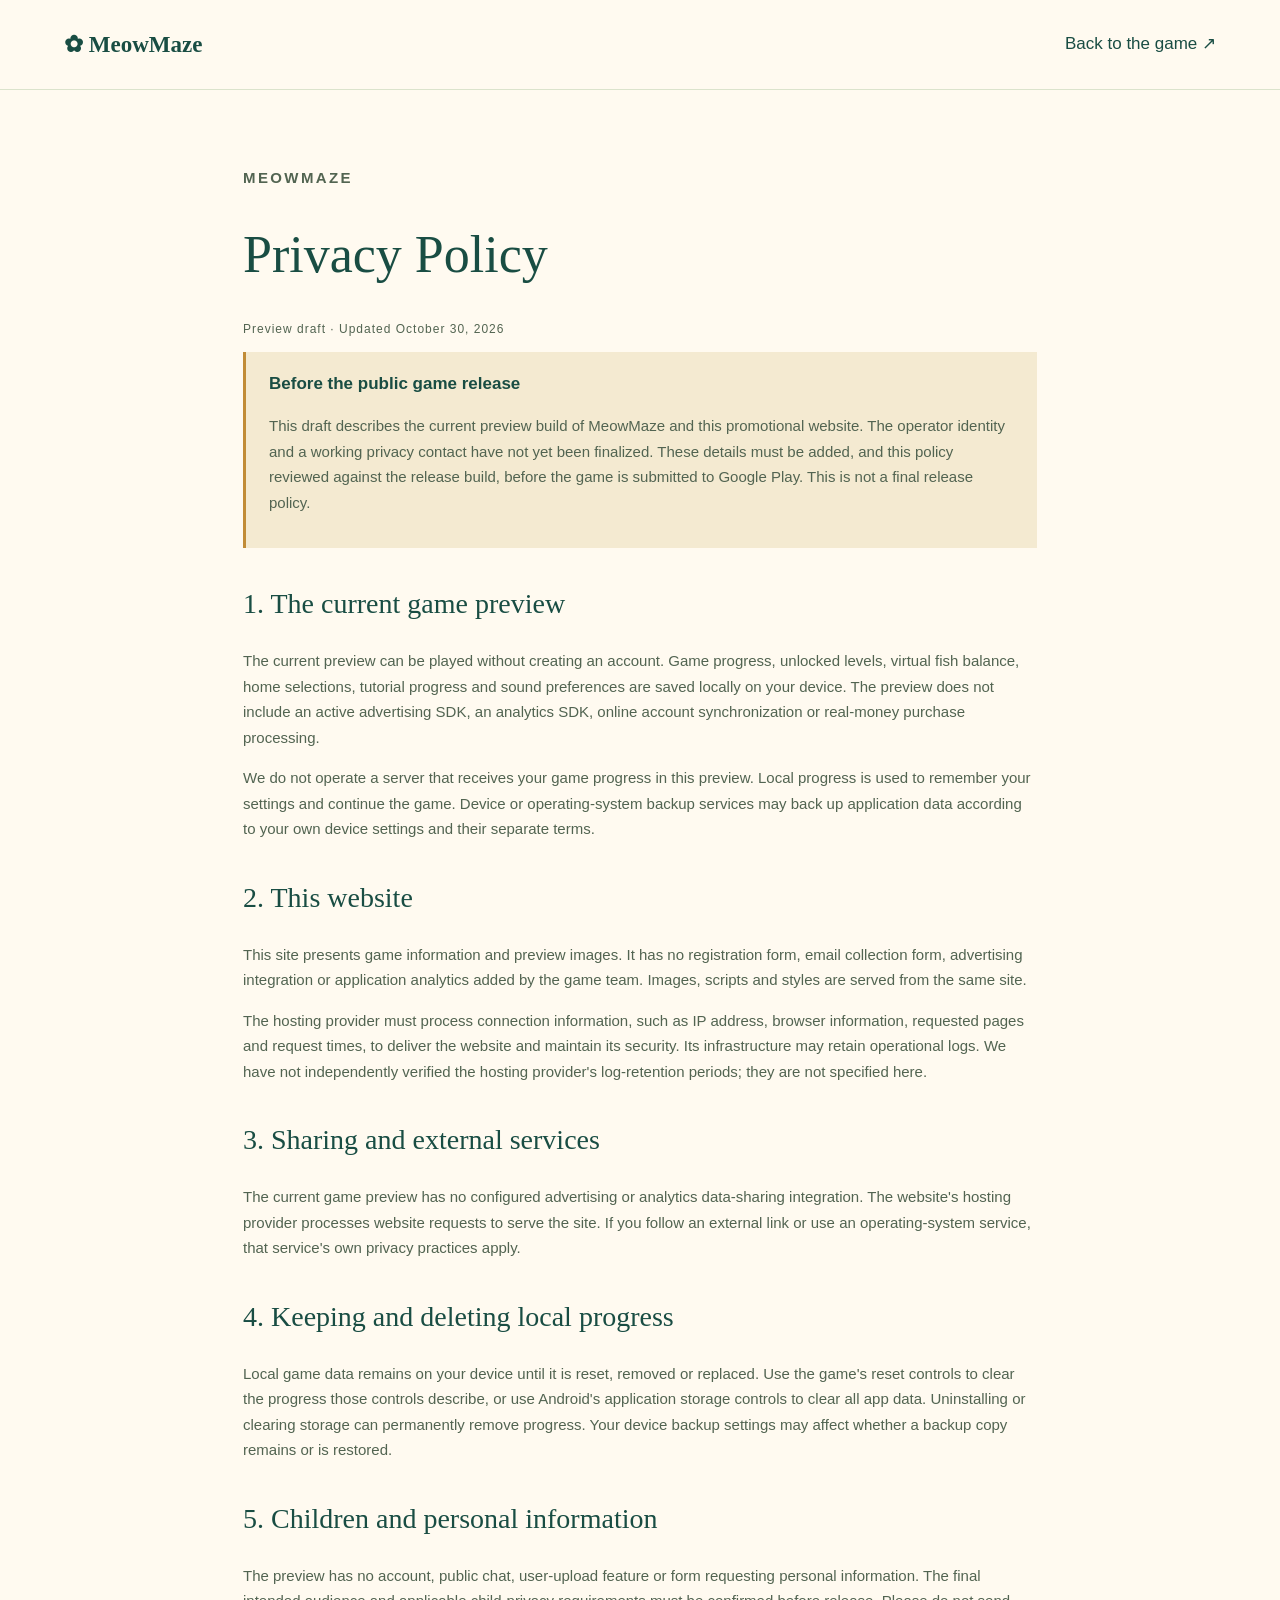
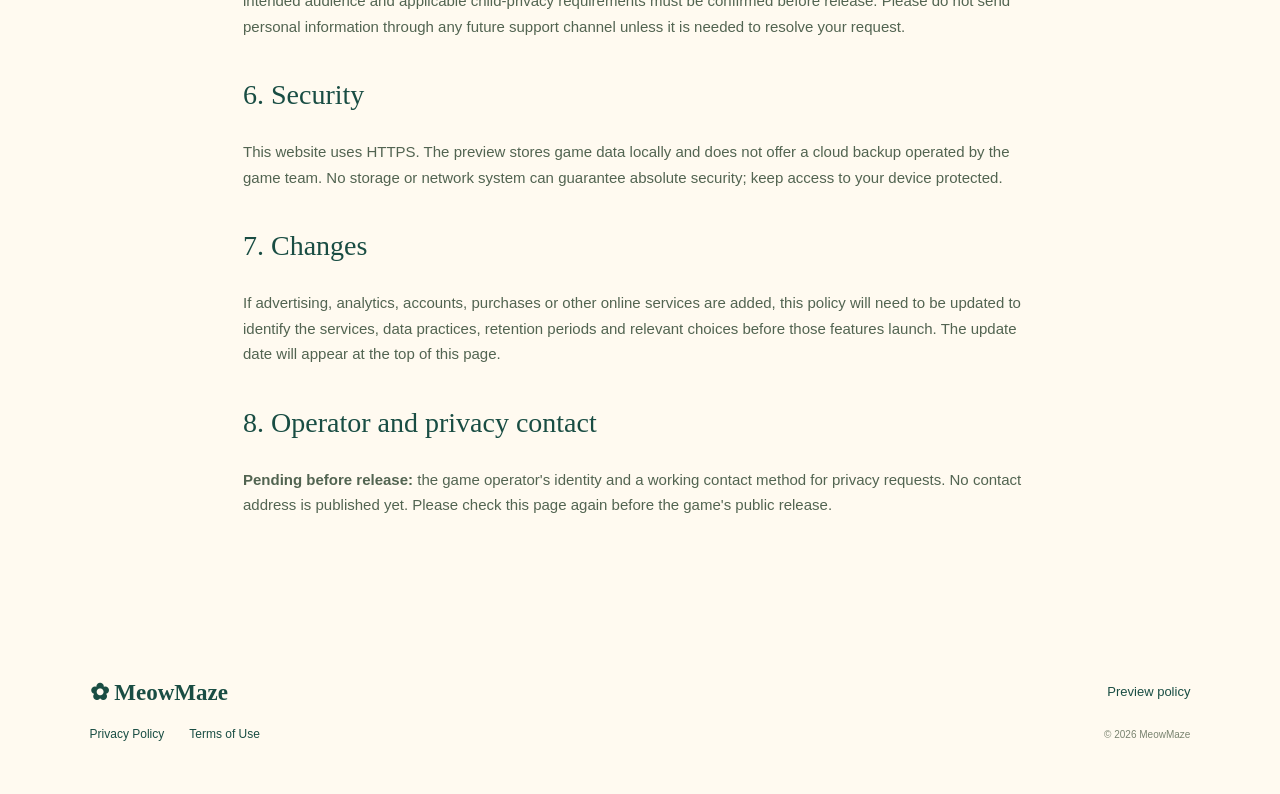
==== privacy.html @ b41af933 "Publish MeowMaze website" ====
<!doctype html><html lang="en"><head><meta charset="utf-8"><meta name="viewport" content="width=device-width,initial-scale=1"><meta name="robots" content="noindex"><title>Privacy Policy — MeowMaze</title><link rel="stylesheet" href="./style.css"></head><body><header><a class="wordmark" href="./">✿ MeowMaze</a><a href="./">Back to the game ↗</a></header><main class="legal"><p class="eyebrow">MEOWMAZE</p><h1>Privacy Policy</h1><p class="date">Preview draft · Updated October 30, 2026</p><div class="draft"><b>Before the public game release</b><p>This draft describes the current preview build of MeowMaze and this promotional website. The operator identity and a working privacy contact have not yet been finalized. These details must be added, and this policy reviewed against the release build, before the game is submitted to Google Play. This is not a final release policy.</p></div><h2>1. The current game preview</h2><p>The current preview can be played without creating an account. Game progress, unlocked levels, virtual fish balance, home selections, tutorial progress and sound preferences are saved locally on your device. The preview does not include an active advertising SDK, an analytics SDK, online account synchronization or real-money purchase processing.</p><p>We do not operate a server that receives your game progress in this preview. Local progress is used to remember your settings and continue the game. Device or operating-system backup services may back up application data according to your own device settings and their separate terms.</p><h2>2. This website</h2><p>This site presents game information and preview images. It has no registration form, email collection form, advertising integration or application analytics added by the game team. Images, scripts and styles are served from the same site.</p><p>The hosting provider must process connection information, such as IP address, browser information, requested pages and request times, to deliver the website and maintain its security. Its infrastructure may retain operational logs. We have not independently verified the hosting provider's log-retention periods; they are not specified here.</p><h2>3. Sharing and external services</h2><p>The current game preview has no configured advertising or analytics data-sharing integration. The website's hosting provider processes website requests to serve the site. If you follow an external link or use an operating-system service, that service's own privacy practices apply.</p><h2>4. Keeping and deleting local progress</h2><p>Local game data remains on your device until it is reset, removed or replaced. Use the game's reset controls to clear the progress those controls describe, or use Android's application storage controls to clear all app data. Uninstalling or clearing storage can permanently remove progress. Your device backup settings may affect whether a backup copy remains or is restored.</p><h2>5. Children and personal information</h2><p>The preview has no account, public chat, user-upload feature or form requesting personal information. The final intended audience and applicable child-privacy requirements must be confirmed before release. Please do not send personal information through any future support channel unless it is needed to resolve your request.</p><h2>6. Security</h2><p>This website uses HTTPS. The preview stores game data locally and does not offer a cloud backup operated by the game team. No storage or network system can guarantee absolute security; keep access to your device protected.</p><h2>7. Changes</h2><p>If advertising, analytics, accounts, purchases or other online services are added, this policy will need to be updated to identify the services, data practices, retention periods and relevant choices before those features launch. The update date will appear at the top of this page.</p><h2>8. Operator and privacy contact</h2><p><b>Pending before release:</b> the game operator's identity and a working contact method for privacy requests. No contact address is published yet. Please check this page again before the game's public release.</p></main><footer><a class="wordmark" href="./">✿ MeowMaze</a><p>Preview policy</p><div><a href="./privacy.html">Privacy Policy</a><a href="./terms.html">Terms of Use</a></div><small>© 2026 MeowMaze</small></footer></body></html>
---- style.css ----
@font-face{font-family:unused;src:local('Georgia')}*{box-sizing:border-box}html{scroll-behavior:smooth;scroll-padding-top:90px}body{margin:0;color:#194d43;background:#fffaf0;font:17px/1.7 'Trebuchet MS',Arial,sans-serif}a{color:inherit}button{font:inherit}header{height:90px;padding:0 5%;display:flex;align-items:center;justify-content:space-between;gap:22px;background:#fffaf0;border-bottom:1px solid #dbe3cc}header a{text-decoration:none}nav{display:flex;gap:30px;font-size:14px}.wordmark{font-family:Georgia,serif;font-size:23px;font-weight:bold;white-space:nowrap}.wordmark span{color:#dc9d39;margin-right:8px}.nav-cta{font-size:13px;border:1px solid #336957;border-radius:30px;padding:10px 20px}.hero{position:relative;min-height:690px;height:calc(100svh - 90px);max-height:930px;overflow:hidden;background:#f6e6bd}.hero-art{width:100%;height:100%;position:absolute;object-fit:cover;object-position:center}.hero:after{content:'';position:absolute;inset:0;background:linear-gradient(90deg,#fff4d5a6,transparent 70%);pointer-events:none}.hero-copy{position:relative;z-index:1;padding:7% 0 100px 7%;max-width:660px}.eyebrow,.chapter{font-size:11px;letter-spacing:2.4px;font-weight:bold}.hero h1{font:clamp(50px,5.5vw,88px)/1.04 Georgia,serif;letter-spacing:-3px;margin:32px 0 28px}em{font-weight:normal;color:#2d8972}.hero-copy>p:not(.eyebrow){font-size:19px;line-height:1.6}.button{display:inline-flex;align-items:center;gap:35px;background:#15594b;color:#fffdeb;border-radius:40px;padding:15px 26px;text-decoration:none;font-size:14px;margin-top:20px;box-shadow:0 8px 24px #153f3b22}.button:hover{background:#23846c}.release-note{display:block;font-size:11px;margin:12px 20px}.hero-footer{position:absolute;z-index:2;bottom:0;width:100%;display:flex;justify-content:space-between;padding:20px 7%;background:#fff8dcbd;backdrop-filter:blur(10px);font-size:12px;letter-spacing:.5px}.wrap{max-width:1180px;margin:auto;padding-left:40px;padding-right:40px}h2{font:clamp(38px,4.2vw,64px)/1.12 Georgia,serif;letter-spacing:-1.5px;margin:20px 0 28px}.intro{text-align:center;max-width:650px;padding:95px 30px 75px;margin:auto}.intro>p:last-child{max-width:530px;margin:0 auto;color:#5c7060}.play-story{display:grid;grid-template-columns:1fr 1fr;align-items:center;gap:105px;padding-bottom:110px}.screenshot-stack{position:relative;padding:30px 50px;background:#e5ecd6;border-radius:180px 180px 22px 22px}.screenshot-stack img{display:block;width:100%;border-radius:18px;box-shadow:0 16px 30px #283c3326}.photo-caption{display:block;text-align:center;font-size:10px;letter-spacing:1px;margin-top:16px}.story-copy>p{color:#617063}.detail{border-top:1px solid #dbe0cd;padding-top:16px;margin-top:20px}.detail b{font-size:15px}.detail p{font-size:14px;margin:5px 0;color:#647264}.home-story{background:#e9efdc;padding:90px 0}.home-inner{display:grid;grid-template-columns:1fr 1fr;gap:100px;align-items:center}.home-photo{max-width:370px;margin:auto;transform:rotate(2deg)}.home-photo img{width:100%;display:block;border:10px solid #fff9e8;box-shadow:12px 15px 0 #cedcc0;border-radius:20px}.cat-names{display:flex;flex-wrap:wrap;gap:18px;font-size:12px;margin:30px 0}.cat-names span:first-child{color:#aa6c29}.cat-names span:nth-child(2){color:#616177}.quiet{font-size:14px}.gallery{padding-top:100px;padding-bottom:100px}.gallery-heading{display:flex;align-items:end;justify-content:space-between;gap:20px}.gallery-heading>p{font-size:13px;color:#687464;padding-bottom:18px}.gallery-track{display:flex;gap:22px;overflow-x:auto;padding:10px 0 24px;scroll-snap-type:x mandatory;scrollbar-color:#8da985 #ecefdf;scrollbar-width:thin}.shot{background:none;border:0;padding:0;cursor:zoom-in;flex:0 0 240px;text-align:left;color:inherit;scroll-snap-align:start}.shot img{width:100%;display:block;border-radius:13px;box-shadow:0 7px 18px #2e50331c}.shot span{display:block;font-size:11px;padding-top:15px}.shot:hover img{outline:3px solid #68ad94;outline-offset:4px}.release{text-align:center;padding:70px 25px 90px;background:#174f43;color:#fff5d9}.release em{color:#cbd8a2}.release p:not(.eyebrow){color:#d3dfc8;font-size:15px}.flower{font-size:55px;line-height:1;color:#e4bc6a}.coming{display:block;background:#e3bd73;color:#234d3e;border-radius:30px;max-width:255px;margin:30px auto 15px;padding:11px;letter-spacing:2px;font-size:11px;font-weight:bold}.press-link{font-size:12px;color:#d2ddc5;text-underline-offset:5px}footer{padding:50px 7%;display:grid;grid-template-columns:1fr 1fr;gap:12px;align-items:center}footer a{text-decoration:none}footer p{font-size:13px;text-align:right;margin:0}footer>div{display:flex;gap:25px;font-size:12px}footer small{font-size:10px;text-align:right;color:#7a8470}dialog{background:#092e27f5;color:white;border:0;max-width:100vw;max-height:100svh;width:100vw;height:100svh;padding:30px}dialog::backdrop{background:#092e27df}dialog[open]{display:flex;align-items:center;justify-content:center;gap:25px}dialog figure{margin:0;text-align:center;height:100%;display:flex;flex-direction:column;align-items:center;justify-content:center}dialog figure img{max-height:calc(100% - 45px);max-width:75vw;border-radius:12px}dialog figcaption{font-size:13px;margin-top:12px}dialog button{background:transparent;border:1px solid #ffffff66;border-radius:50%;width:44px;height:44px;color:white;font-size:28px;cursor:pointer;flex-shrink:0}dialog .close{position:absolute;right:20px;top:15px;z-index:2}.legal{max-width:850px;margin:auto;padding:60px 28px 90px}.legal h1{font:52px Georgia,serif}.legal h2{font:28px Georgia,serif;letter-spacing:0;margin-top:40px}.legal p,.legal li{font-size:15px;color:#526451}.draft{border-left:3px solid #c18c37;background:#f4ead1;padding:18px 23px}.legal .date{font-size:12px;letter-spacing:1px}
@media(max-width:760px){header{height:72px;padding:0 20px}.wordmark{font-size:18px}nav{display:none}.nav-cta{font-size:10px;padding:7px 12px}.hero{min-height:790px;height:calc(100svh - 72px);max-height:980px}.hero-art{object-position:64% bottom}.hero:after{background:linear-gradient(#fff4d5d9 0%,#fff4d582 40%,transparent 60%)}.hero-copy{padding:35px 24px;max-width:100%}.hero h1{font-size:52px;letter-spacing:-2px;margin:22px 0 16px}.hero-copy>p:not(.eyebrow){font-size:15px}.hero-copy .button{margin-top:5px;padding:12px 22px}.hero-footer{padding:12px 24px;font-size:10px}.hero-footer span:last-child{display:none}.eyebrow,.chapter{font-size:9px}.intro{padding:65px 25px 50px}.wrap{padding-left:25px;padding-right:25px}.play-story{grid-template-columns:1fr;gap:50px;padding-bottom:65px}.screenshot-stack{max-width:340px;margin:auto;padding:25px 40px}.story-copy h2{font-size:42px}.home-story{padding:60px 0}.home-inner{grid-template-columns:1fr;gap:35px}.home-photo{max-width:310px}.gallery{padding-top:60px;padding-bottom:60px}.gallery-heading{display:block}.gallery-heading h2{font-size:39px}.shot{flex-basis:210px}.release{padding:55px 22px}.release h2{font-size:40px}footer{grid-template-columns:1fr;padding:35px 25px}footer p,footer small{text-align:left}dialog{padding:55px 8px 20px}dialog[open]{gap:8px}dialog button{width:30px;height:35px;font-size:22px}dialog figure img{max-width:calc(100vw - 95px)}.legal h1{font-size:40px}}@media(prefers-reduced-motion:reduce){html{scroll-behavior:auto}}
@media(max-width:760px){.hero{background:linear-gradient(#fff4d5,#f5dfaf)}.hero-art{width:170%;height:auto;left:-70%;bottom:34px;object-fit:contain;object-position:center}.hero:after{background:linear-gradient(#fff4d5 0%,#fff4d5c9 35%,#fff4d500 65%)}}
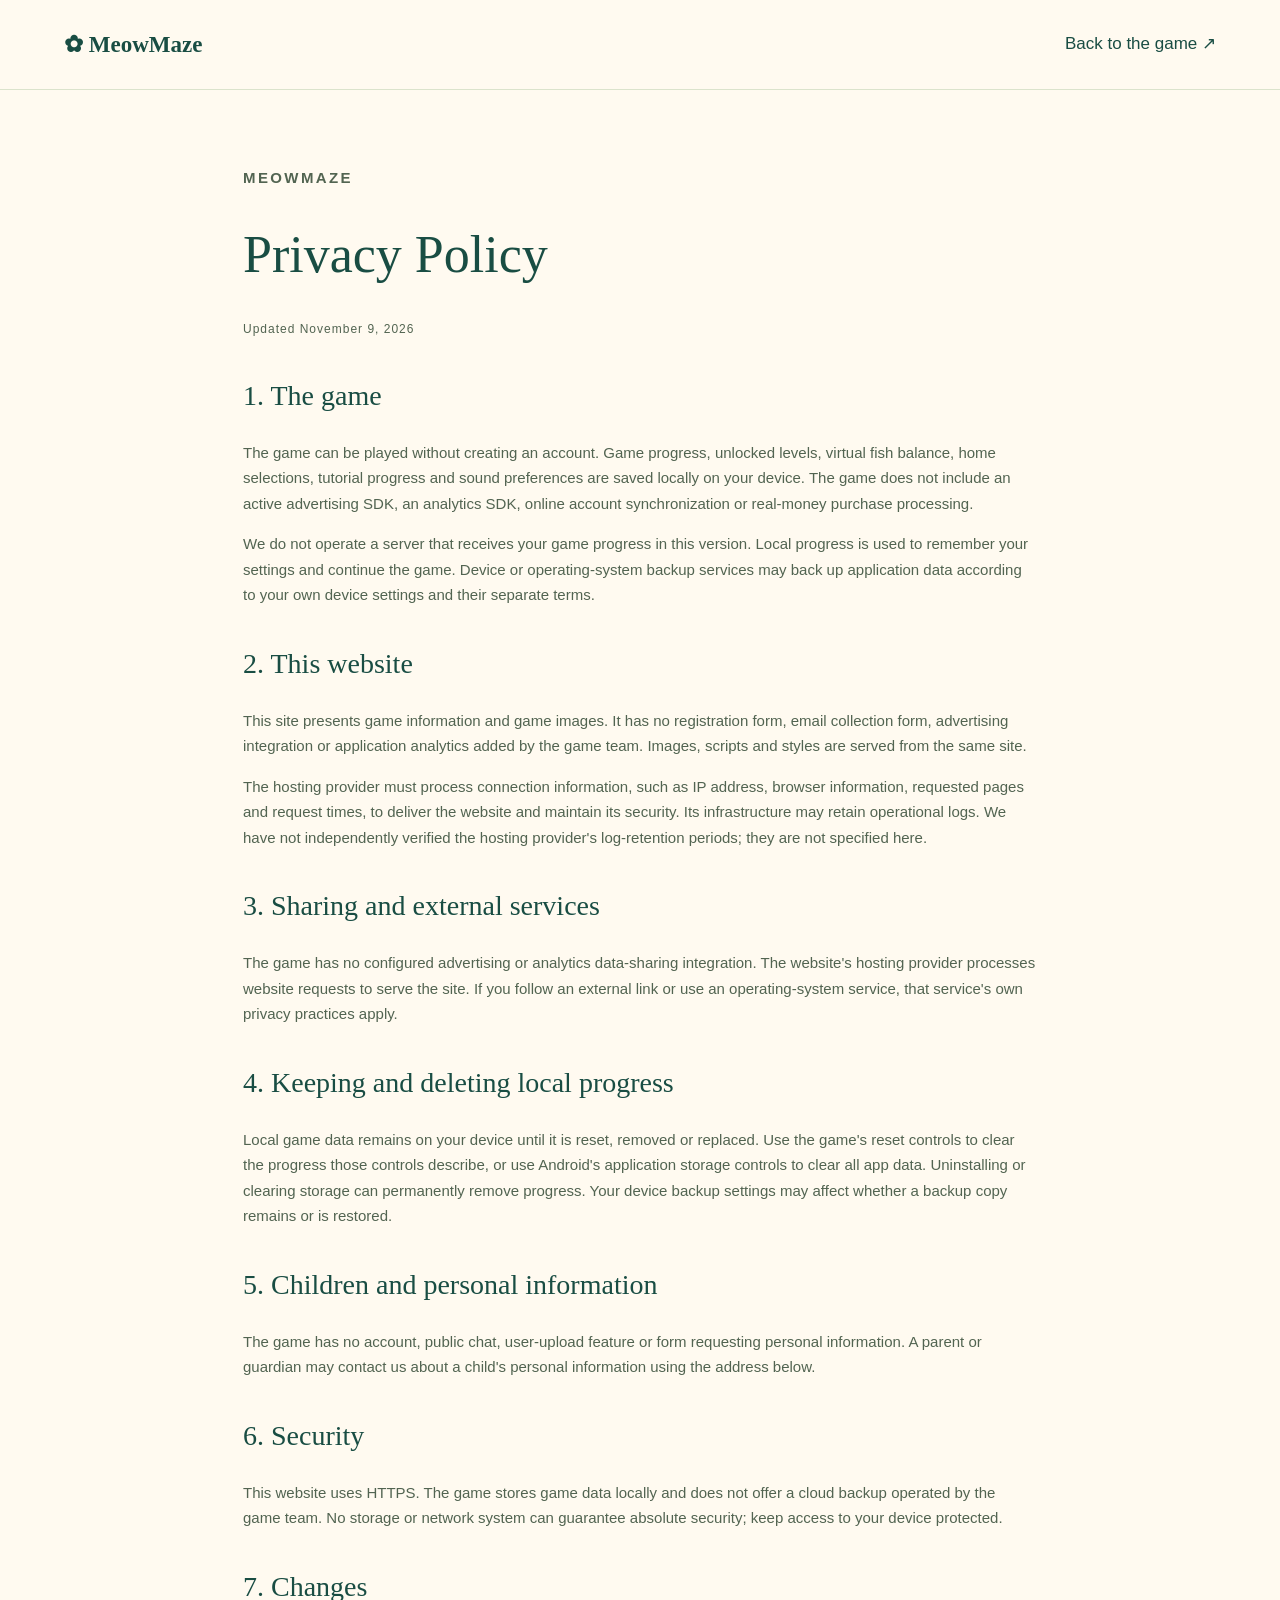
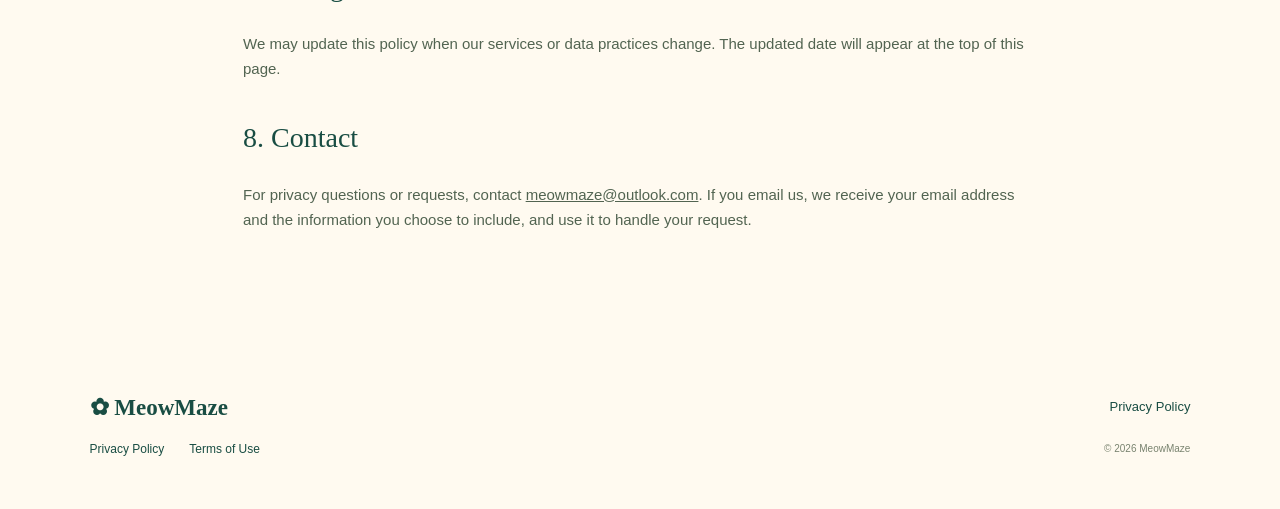
==== commit 6873915b: "Remove internal draft notices from legal pages" ====
--- a/privacy.html
+++ b/privacy.html
@@ -1 +1 @@
-<!doctype html><html lang="en"><head><meta charset="utf-8"><meta name="viewport" content="width=device-width,initial-scale=1"><meta name="robots" content="noindex"><title>Privacy Policy — MeowMaze</title><link rel="stylesheet" href="./style.css"></head><body><header><a class="wordmark" href="./">✿ MeowMaze</a><a href="./">Back to the game ↗</a></header><main class="legal"><p class="eyebrow">MEOWMAZE</p><h1>Privacy Policy</h1><p class="date">Preview draft · Updated October 30, 2026</p><div class="draft"><b>Before the public game release</b><p>This draft describes the current preview build of MeowMaze and this promotional website. The operator identity and a working privacy contact have not yet been finalized. These details must be added, and this policy reviewed against the release build, before the game is submitted to Google Play. This is not a final release policy.</p></div><h2>1. The current game preview</h2><p>The current preview can be played without creating an account. Game progress, unlocked levels, virtual fish balance, home selections, tutorial progress and sound preferences are saved locally on your device. The preview does not include an active advertising SDK, an analytics SDK, online account synchronization or real-money purchase processing.</p><p>We do not operate a server that receives your game progress in this preview. Local progress is used to remember your settings and continue the game. Device or operating-system backup services may back up application data according to your own device settings and their separate terms.</p><h2>2. This website</h2><p>This site presents game information and preview images. It has no registration form, email collection form, advertising integration or application analytics added by the game team. Images, scripts and styles are served from the same site.</p><p>The hosting provider must process connection information, such as IP address, browser information, requested pages and request times, to deliver the website and maintain its security. Its infrastructure may retain operational logs. We have not independently verified the hosting provider's log-retention periods; they are not specified here.</p><h2>3. Sharing and external services</h2><p>The current game preview has no configured advertising or analytics data-sharing integration. The website's hosting provider processes website requests to serve the site. If you follow an external link or use an operating-system service, that service's own privacy practices apply.</p><h2>4. Keeping and deleting local progress</h2><p>Local game data remains on your device until it is reset, removed or replaced. Use the game's reset controls to clear the progress those controls describe, or use Android's application storage controls to clear all app data. Uninstalling or clearing storage can permanently remove progress. Your device backup settings may affect whether a backup copy remains or is restored.</p><h2>5. Children and personal information</h2><p>The preview has no account, public chat, user-upload feature or form requesting personal information. The final intended audience and applicable child-privacy requirements must be confirmed before release. Please do not send personal information through any future support channel unless it is needed to resolve your request.</p><h2>6. Security</h2><p>This website uses HTTPS. The preview stores game data locally and does not offer a cloud backup operated by the game team. No storage or network system can guarantee absolute security; keep access to your device protected.</p><h2>7. Changes</h2><p>If advertising, analytics, accounts, purchases or other online services are added, this policy will need to be updated to identify the services, data practices, retention periods and relevant choices before those features launch. The update date will appear at the top of this page.</p><h2>8. Operator and privacy contact</h2><p><b>Pending before release:</b> the game operator's identity and a working contact method for privacy requests. No contact address is published yet. Please check this page again before the game's public release.</p></main><footer><a class="wordmark" href="./">✿ MeowMaze</a><p>Preview policy</p><div><a href="./privacy.html">Privacy Policy</a><a href="./terms.html">Terms of Use</a></div><small>© 2026 MeowMaze</small></footer></body></html>
+<!doctype html><html lang="en"><head><meta charset="utf-8"><meta name="viewport" content="width=device-width,initial-scale=1"><title>Privacy Policy — MeowMaze</title><link rel="stylesheet" href="./style.css"></head><body><header><a class="wordmark" href="./">✿ MeowMaze</a><a href="./">Back to the game ↗</a></header><main class="legal"><p class="eyebrow">MEOWMAZE</p><h1>Privacy Policy</h1><p class="date">Updated November 9, 2026</p><h2>1. The game</h2><p>The game can be played without creating an account. Game progress, unlocked levels, virtual fish balance, home selections, tutorial progress and sound preferences are saved locally on your device. The game does not include an active advertising SDK, an analytics SDK, online account synchronization or real-money purchase processing.</p><p>We do not operate a server that receives your game progress in this version. Local progress is used to remember your settings and continue the game. Device or operating-system backup services may back up application data according to your own device settings and their separate terms.</p><h2>2. This website</h2><p>This site presents game information and game images. It has no registration form, email collection form, advertising integration or application analytics added by the game team. Images, scripts and styles are served from the same site.</p><p>The hosting provider must process connection information, such as IP address, browser information, requested pages and request times, to deliver the website and maintain its security. Its infrastructure may retain operational logs. We have not independently verified the hosting provider's log-retention periods; they are not specified here.</p><h2>3. Sharing and external services</h2><p>The game has no configured advertising or analytics data-sharing integration. The website's hosting provider processes website requests to serve the site. If you follow an external link or use an operating-system service, that service's own privacy practices apply.</p><h2>4. Keeping and deleting local progress</h2><p>Local game data remains on your device until it is reset, removed or replaced. Use the game's reset controls to clear the progress those controls describe, or use Android's application storage controls to clear all app data. Uninstalling or clearing storage can permanently remove progress. Your device backup settings may affect whether a backup copy remains or is restored.</p><h2>5. Children and personal information</h2><p>The game has no account, public chat, user-upload feature or form requesting personal information. A parent or guardian may contact us about a child's personal information using the address below.</p><h2>6. Security</h2><p>This website uses HTTPS. The game stores game data locally and does not offer a cloud backup operated by the game team. No storage or network system can guarantee absolute security; keep access to your device protected.</p><h2>7. Changes</h2><p>We may update this policy when our services or data practices change. The updated date will appear at the top of this page.</p><h2>8. Contact</h2><p>For privacy questions or requests, contact <a href="mailto:meowmaze@outlook.com">meowmaze@outlook.com</a>. If you email us, we receive your email address and the information you choose to include, and use it to handle your request.</p></main><footer><a class="wordmark" href="./">✿ MeowMaze</a><p>Privacy Policy</p><div><a href="./privacy.html">Privacy Policy</a><a href="./terms.html">Terms of Use</a></div><small>© 2026 MeowMaze</small></footer></body></html>
